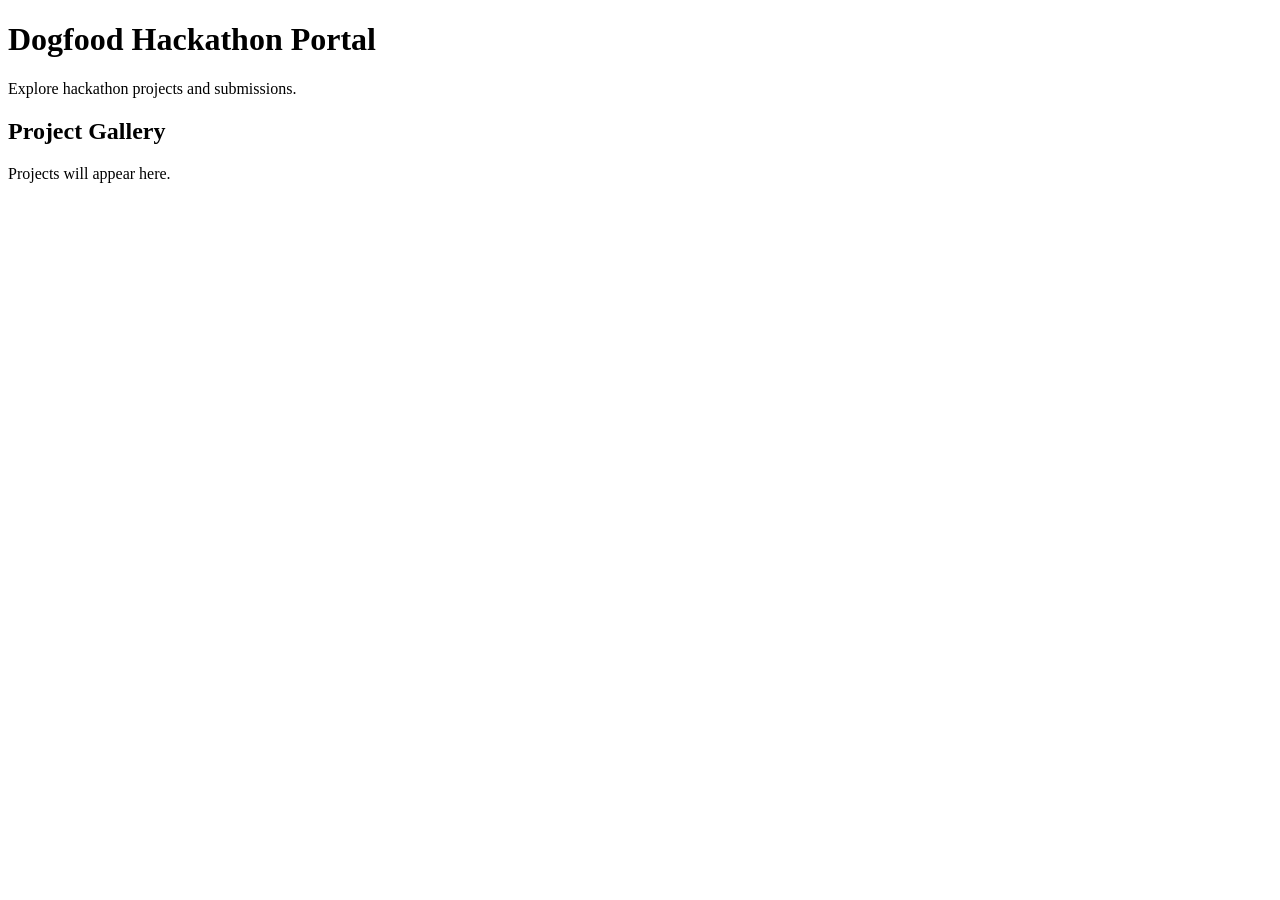
==== index.html @ 499afb9c "Add basic portal page" ====
<!DOCTYPE html>
<html lang="en">
<head>
  <meta charset="UTF-8">
  <meta name="viewport" content="width=device-width, initial-scale=1.0">
  <title>Dogfood Hackathon Portal</title>
</head>
<body>
  <header>
    <h1>Dogfood Hackathon Portal</h1>
    <p>Explore hackathon projects and submissions.</p>
  </header>

  <main>
    <section>
      <h2>Project Gallery</h2>
      <p>Projects will appear here.</p>
    </section>
  </main>
</body>
</html>
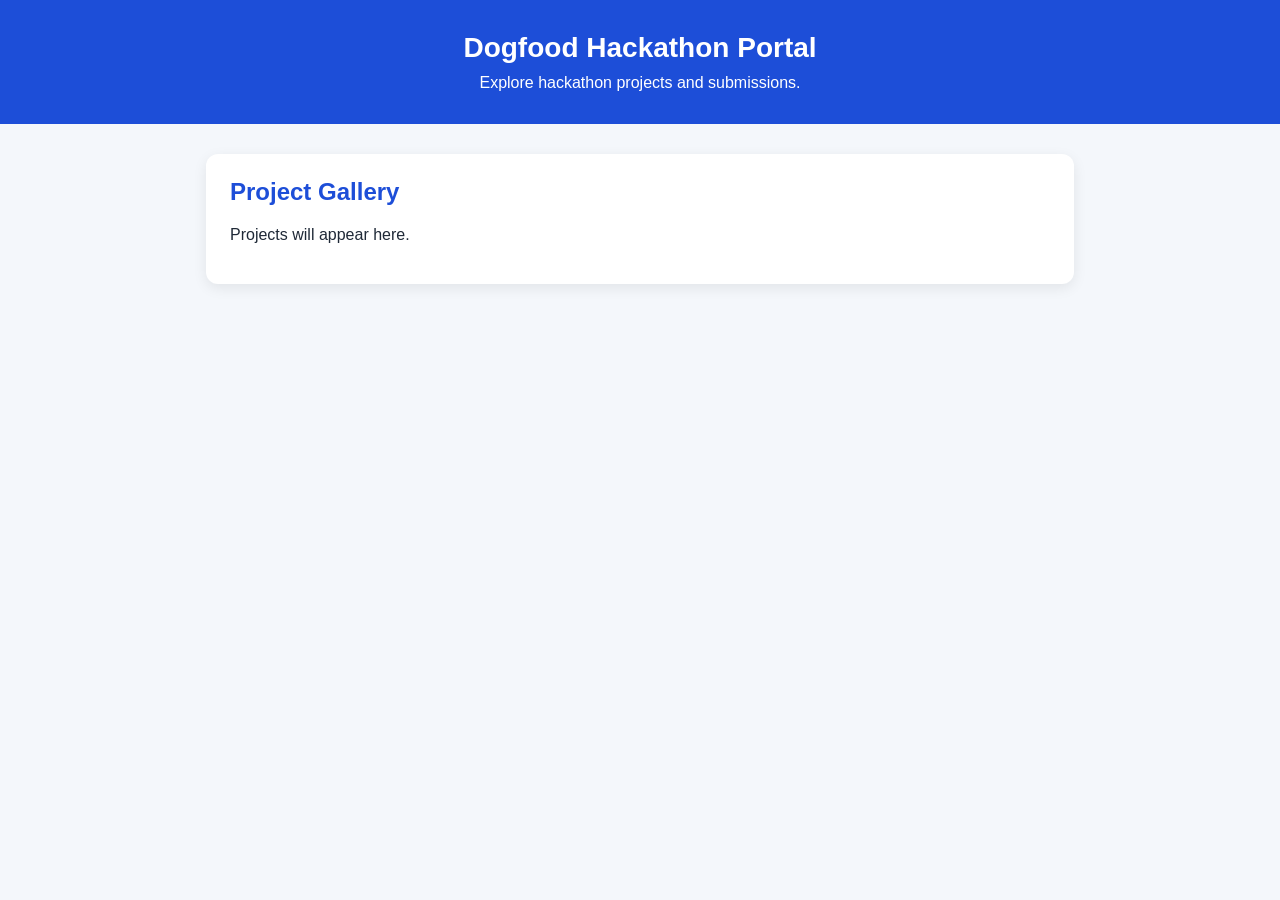
==== commit 5d49f47e: "Connect CSS" ====
--- a/index.html
+++ b/index.html
@@ -4,6 +4,7 @@
   <meta charset="UTF-8">
   <meta name="viewport" content="width=device-width, initial-scale=1.0">
   <title>Dogfood Hackathon Portal</title>
+  <link rel="stylesheet" href="style.css">
 </head>
 <body>
   <header>
--- a/style.css
+++ b/style.css
@@ -0,0 +1,45 @@
+* {
+  box-sizing: border-box;
+}
+
+body {
+  margin: 0;
+  font-family: Arial, sans-serif;
+  background: #f4f7fb;
+  color: #1f2937;
+}
+
+header {
+  background: #1d4ed8;
+  color: white;
+  padding: 32px 20px;
+  text-align: center;
+}
+
+header h1 {
+  margin: 0 0 10px;
+  font-size: 28px;
+}
+
+header p {
+  margin: 0;
+  font-size: 16px;
+}
+
+main {
+  max-width: 900px;
+  margin: 30px auto;
+  padding: 0 16px;
+}
+
+section {
+  background: white;
+  padding: 24px;
+  border-radius: 12px;
+  box-shadow: 0 4px 14px rgba(0, 0, 0, 0.08);
+}
+
+h2 {
+  margin-top: 0;
+  color: #1d4ed8;
+}
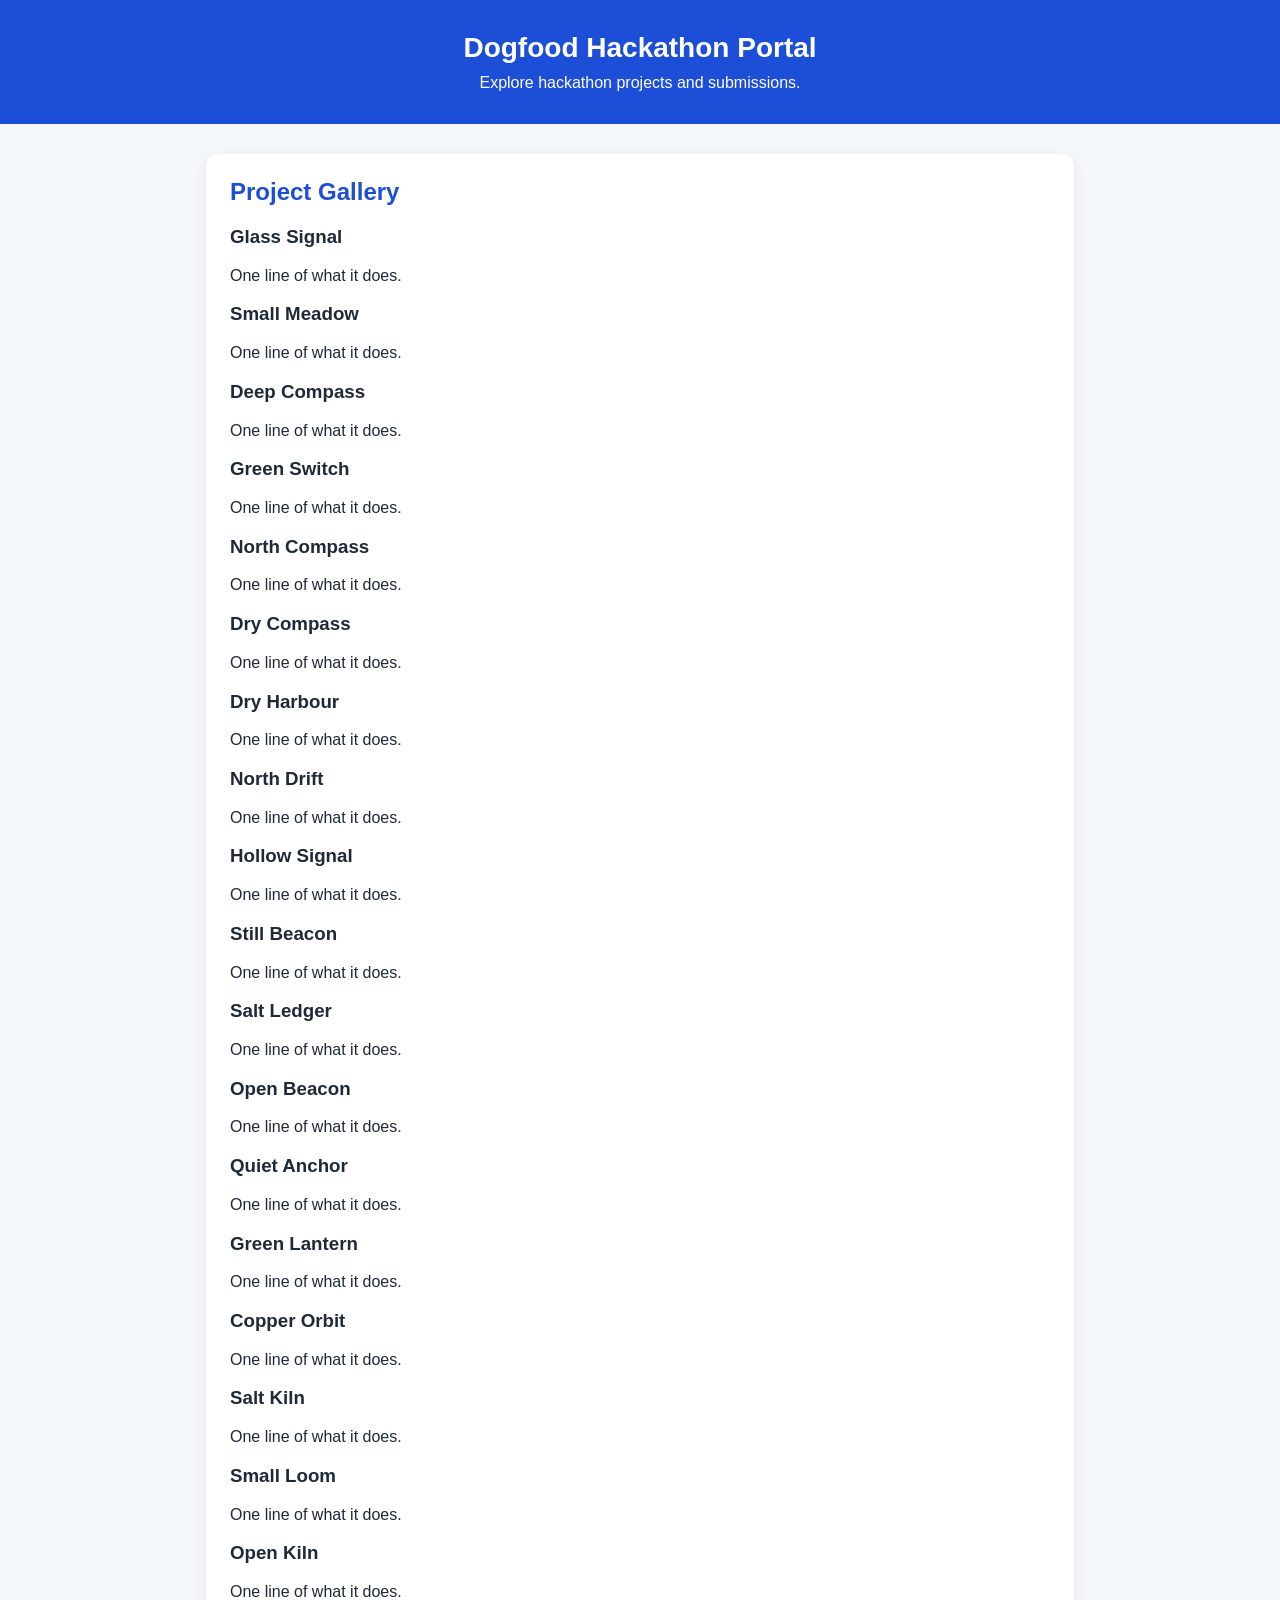
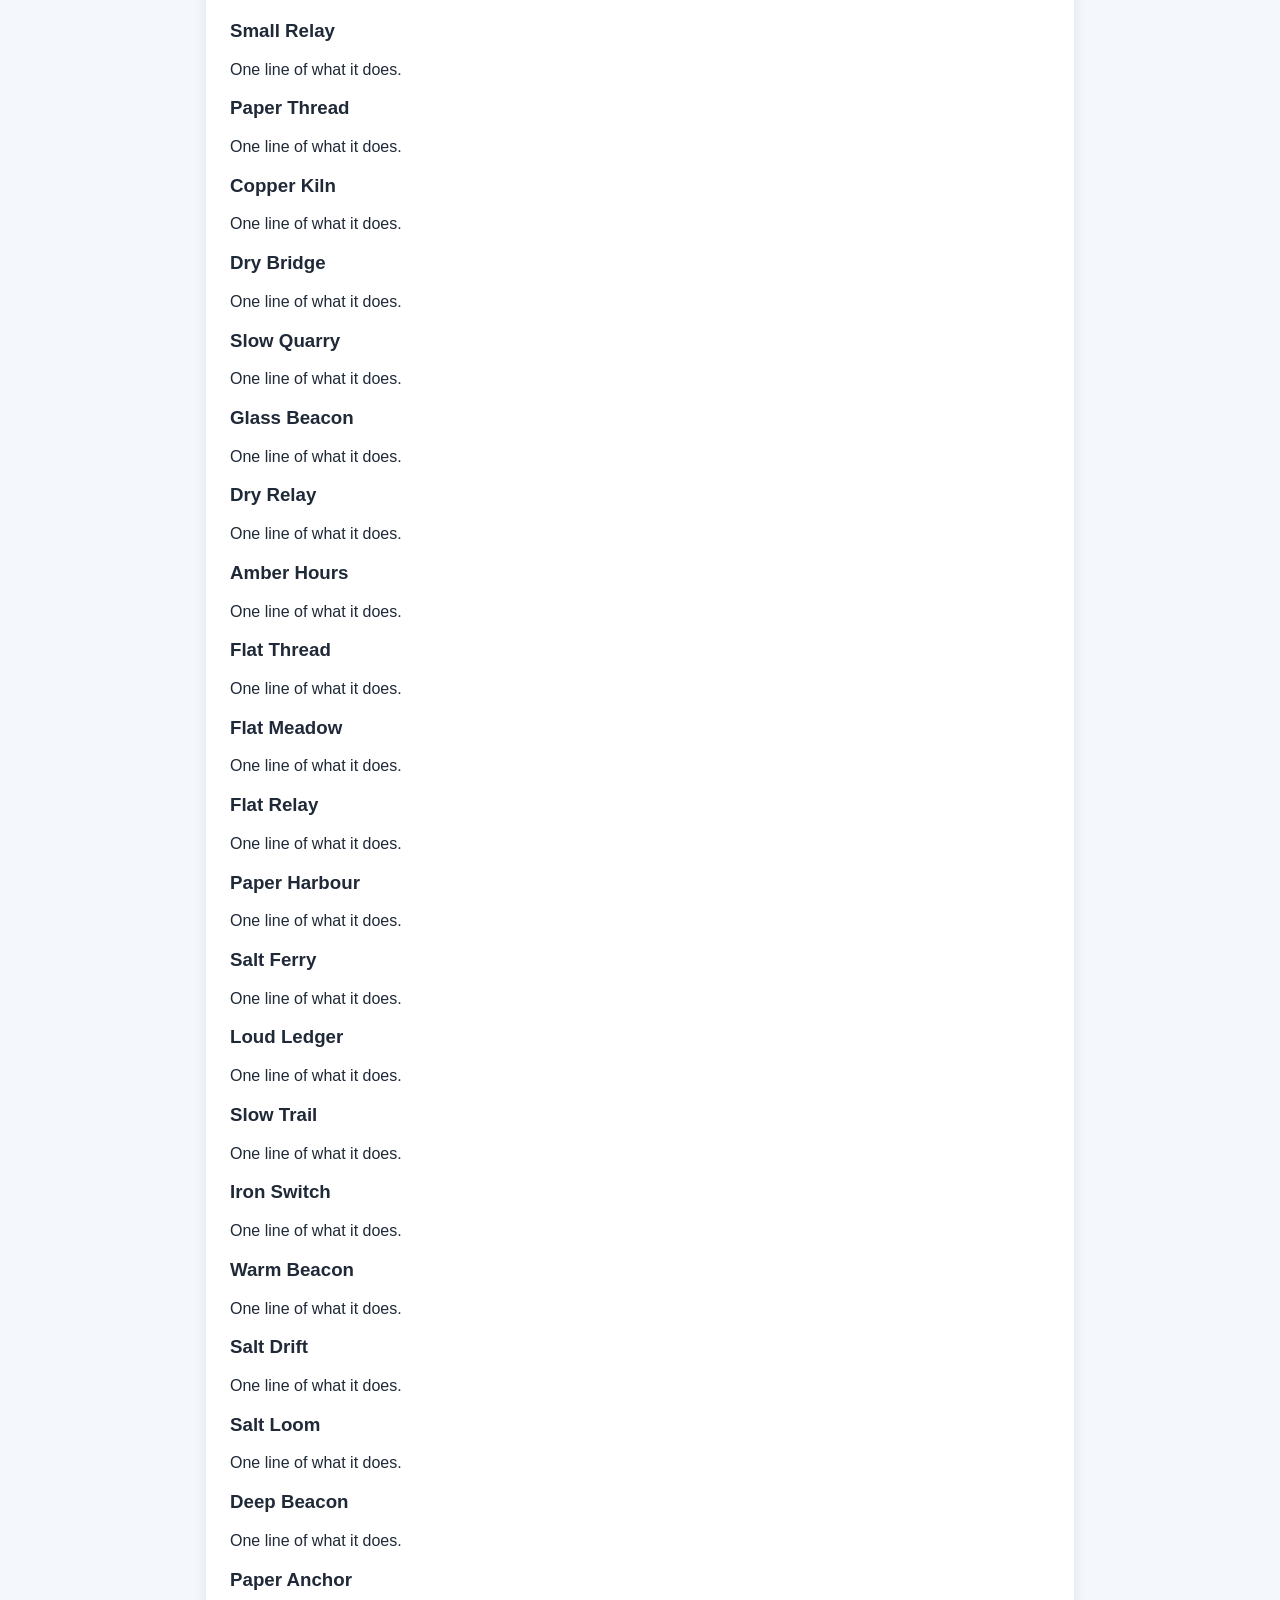
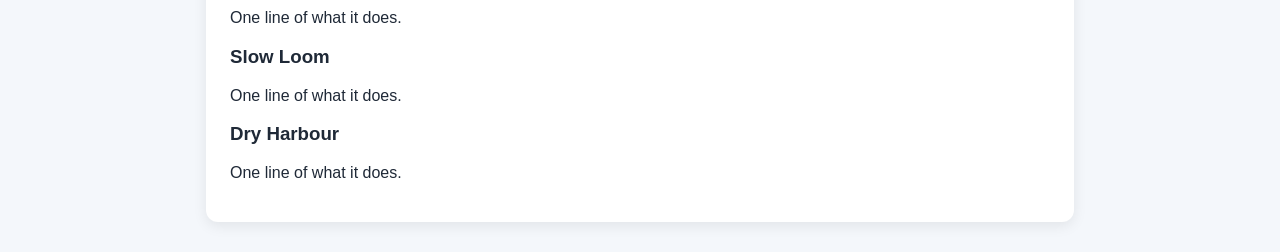
==== commit 7836fb7a: "Connect gallery to JavaScript" ====
--- a/index.html
+++ b/index.html
@@ -15,8 +15,12 @@
   <main>
     <section>
       <h2>Project Gallery</h2>
-      <p>Projects will appear here.</p>
+      <div id="project-gallery">
+        Loading projects...
+      </div>
     </section>
   </main>
+
+  <script src="app.js"></script>
 </body>
 </html>
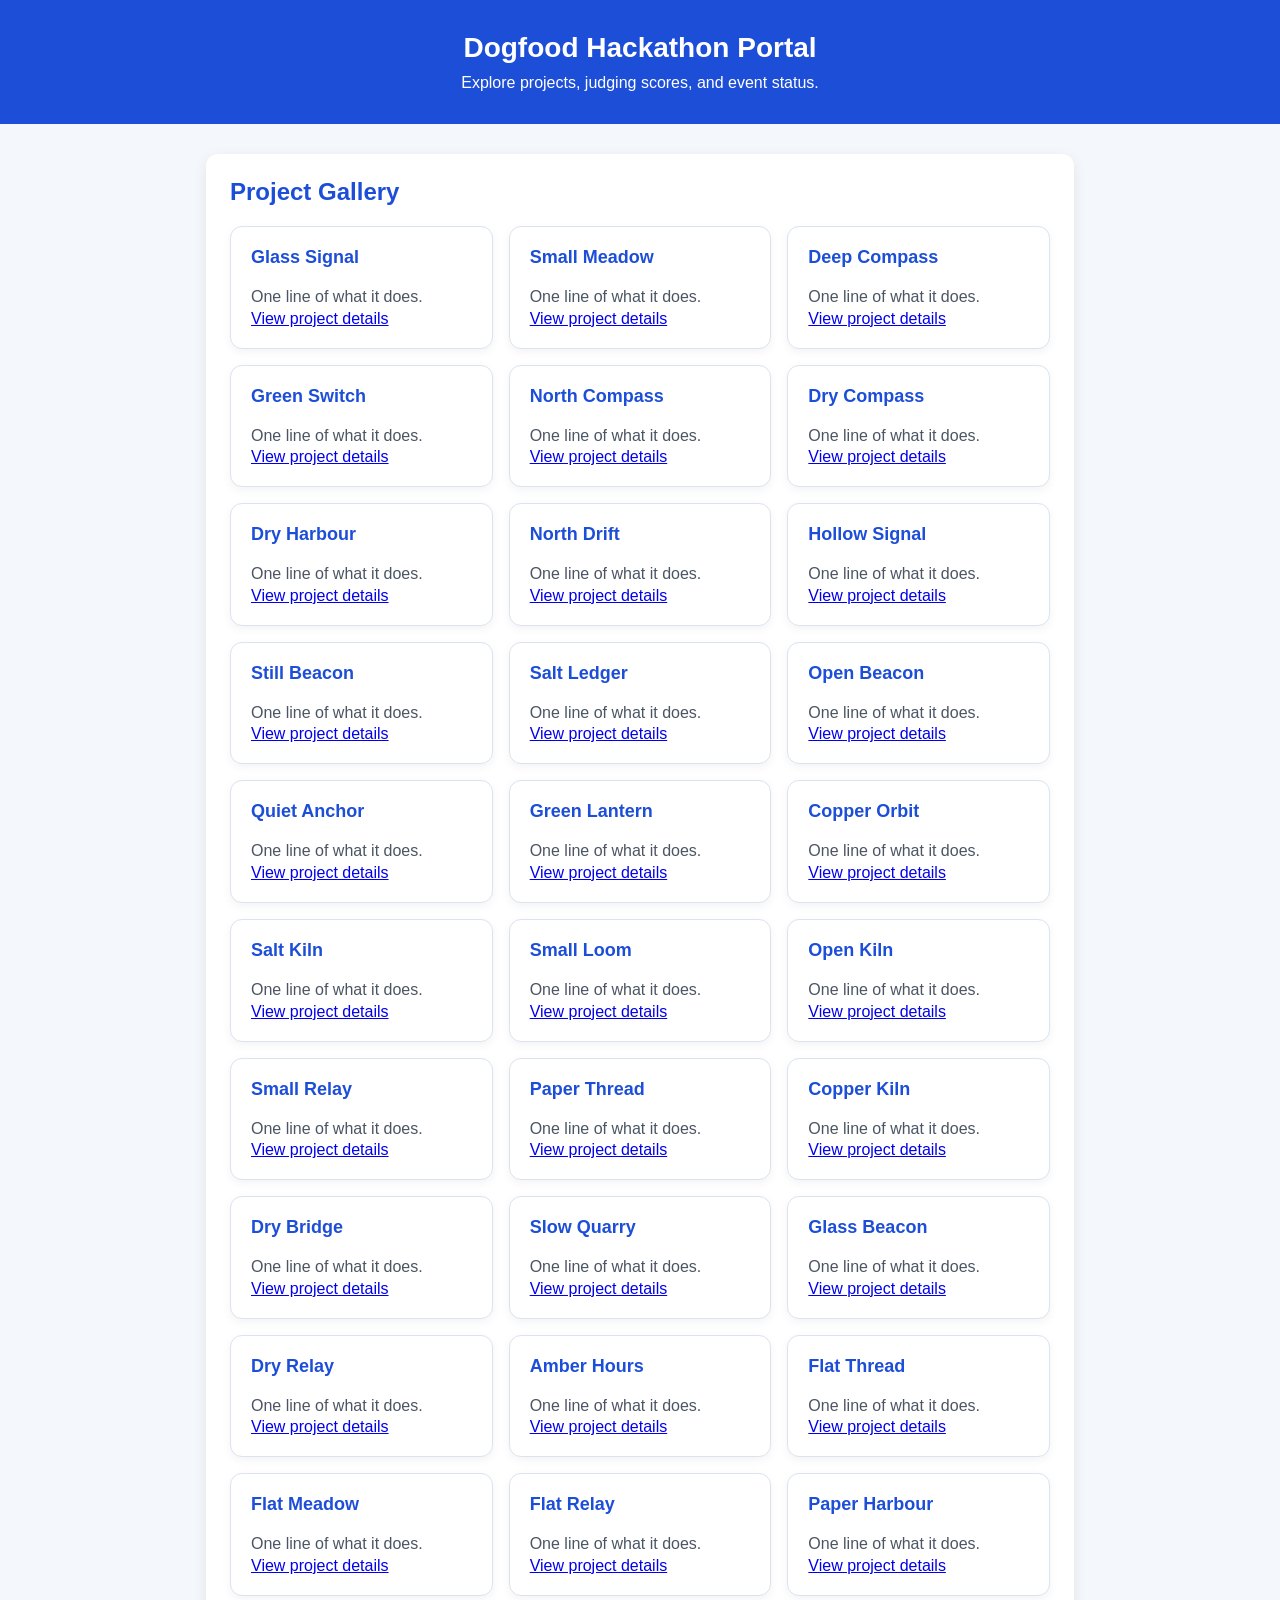
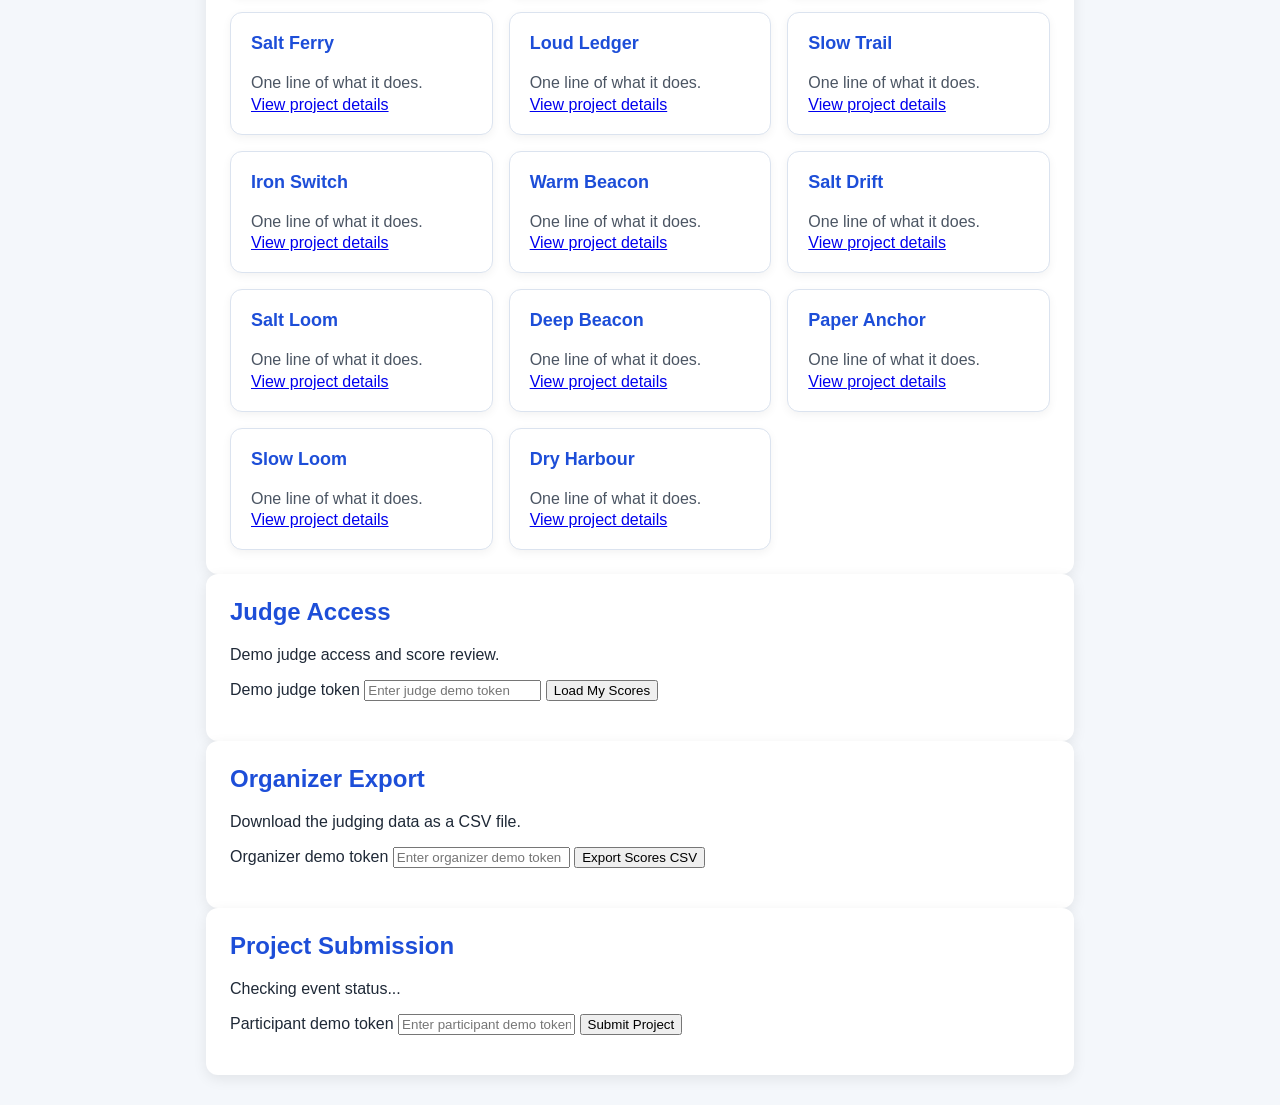
==== commit 65300b43: "Update index.html with new sections and content" ====
--- a/index.html
+++ b/index.html
@@ -1,3 +1,4 @@
+
 <!DOCTYPE html>
 <html lang="en">
 <head>
@@ -9,15 +10,73 @@
 <body>
   <header>
     <h1>Dogfood Hackathon Portal</h1>
-    <p>Explore hackathon projects and submissions.</p>
+    <p>Explore projects, judging scores, and event status.</p>
   </header>
 
   <main>
-    <section>
+    <section class="portal-section">
       <h2>Project Gallery</h2>
-      <div id="project-gallery">
-        Loading projects...
-      </div>
+      <div id="project-gallery">Loading projects...</div>
+    </section>
+
+    <section class="portal-section">
+      <h2>Judge Access</h2>
+      <p>Demo judge access and score review.</p>
+
+      <label for="judge-token">Demo judge token</label>
+      <input
+        id="judge-token"
+        type="password"
+        placeholder="Enter judge demo token"
+        autocomplete="off"
+      >
+
+      <button id="load-scores-button" type="button">
+        Load My Scores
+      </button>
+
+      <p id="judge-message" class="status-message" aria-live="polite"></p>
+      <div id="judge-scores"></div>
+    </section>
+
+    <section class="portal-section">
+      <h2>Organizer Export</h2>
+      <p>Download the judging data as a CSV file.</p>
+
+      <label for="organizer-token">Organizer demo token</label>
+      <input
+        id="organizer-token"
+        type="password"
+        placeholder="Enter organizer demo token"
+        autocomplete="off"
+      >
+
+      <button id="export-csv-button" type="button">
+        Export Scores CSV
+      </button>
+
+      <p id="export-message" class="status-message" aria-live="polite"></p>
+    </section>
+
+    <section class="portal-section">
+      <h2>Project Submission</h2>
+      <p id="event-status">Checking event status...</p>
+
+      <form id="submission-form">
+        <label for="participant-token">Participant demo token</label>
+        <input
+          id="participant-token"
+          type="password"
+          placeholder="Enter participant demo token"
+          autocomplete="off"
+        >
+
+        <button id="submit-project-button" type="submit">
+          Submit Project
+        </button>
+      </form>
+
+      <p id="submission-message" class="status-message" aria-live="polite"></p>
     </section>
   </main>
 
--- a/style.css
+++ b/style.css
@@ -43,3 +43,31 @@
   margin-top: 0;
   color: #1d4ed8;
 }
+#project-gallery {
+  display: grid;
+  grid-template-columns: repeat(auto-fit, minmax(220px, 1fr));
+  gap: 16px;
+  margin-top: 20px;
+}
+
+.project-card {
+  background: #ffffff;
+  border: 1px solid #dbe3ef;
+  border-radius: 12px;
+  padding: 20px;
+  box-shadow: 0 3px 10px rgba(0, 0, 0, 0.05);
+  overflow-wrap: anywhere;
+}
+
+.project-card h3 {
+  margin-top: 0;
+  margin-bottom: 10px;
+  color: #1d4ed8;
+  font-size: 18px;
+}
+
+.project-card p {
+  margin-bottom: 0;
+  line-height: 1.6;
+  color: #4b5563;
+}
